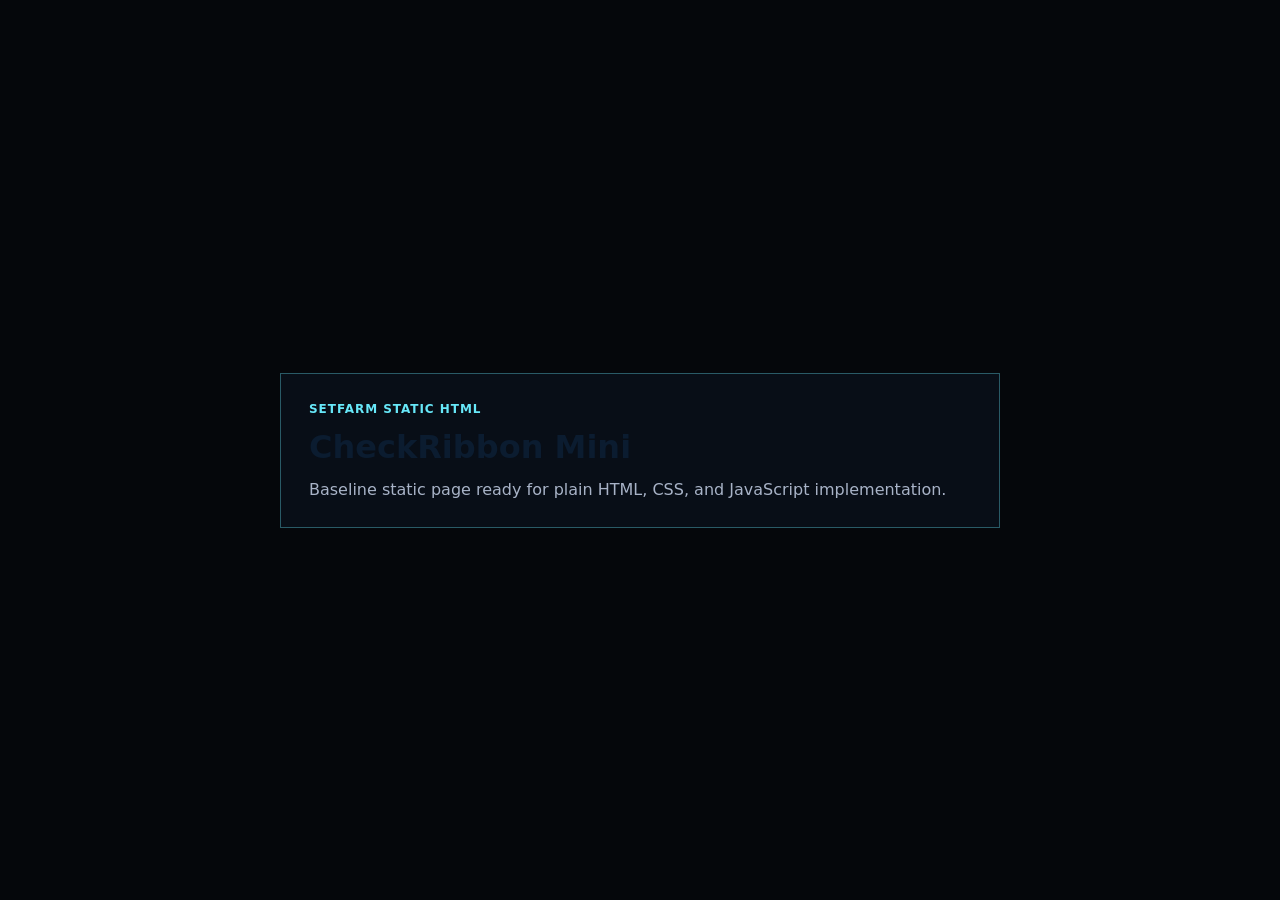
==== index.html @ 73ff9402 "chore: scaffold static html app" ====
<!doctype html>
<html lang="en">
  <head>
    <meta charset="UTF-8" />
    <meta name="viewport" content="width=device-width, initial-scale=1.0" />
    <title>CheckRibbon Mini</title>
    <link rel="stylesheet" href="assets/css/styles.css" />
  </head>
  <body>
    <main data-setfarm-root="baseline" data-testid="setfarm-app-root" class="app-shell">
      <section class="hero">
        <p class="eyebrow">Setfarm Static HTML</p>
        <h1>CheckRibbon Mini</h1>
        <p class="summary">Baseline static page ready for plain HTML, CSS, and JavaScript implementation.</p>
      </section>
    </main>
    <script src="assets/js/app.js" defer></script>
    <script src="assets/js/test-bridge.js" defer></script>
  </body>
</html>
---- assets/css/styles.css ----
@import "../../stitch/design-tokens.css";

:root {
  color-scheme: dark;
  font-family: var(--font-family-base, ui-sans-serif, system-ui, -apple-system, BlinkMacSystemFont, "Segoe UI", sans-serif);
  background: var(--color-background, #05070b);
  color: var(--color-on-background, #e5f7ff);
}

* {
  box-sizing: border-box;
}

body {
  margin: 0;
  min-width: 320px;
  min-height: 100vh;
  background: #05070b;
}

.app-shell {
  min-height: 100vh;
  display: grid;
  place-items: center;
  padding: 32px;
}

.hero {
  width: min(720px, 100%);
  border: 1px solid rgba(103, 232, 249, 0.35);
  background: rgba(9, 16, 26, 0.82);
  padding: 28px;
}

.eyebrow {
  margin: 0 0 12px;
  color: #67e8f9;
  font-size: 12px;
  font-weight: 800;
  letter-spacing: 0.08em;
  text-transform: uppercase;
}

h1 {
  margin: 0;
  font-size: 32px;
}

.summary {
  margin: 14px 0 0;
  color: #a8b3c7;
}
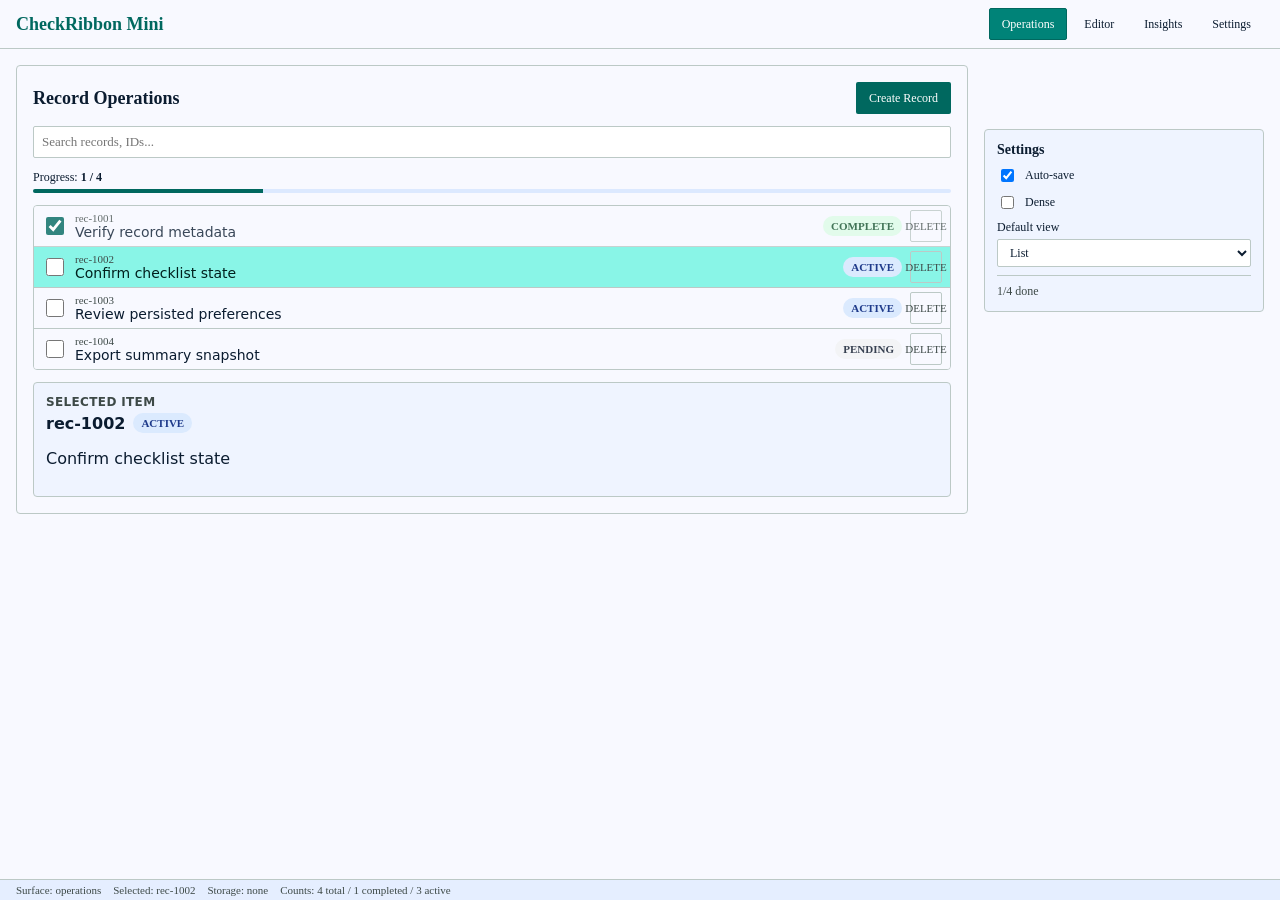
==== commit b3bb51f8: "feat: US-001 - CheckRibbon Mini - app shell, state and persistence" ====
--- a/index.html
+++ b/index.html
@@ -7,13 +7,9 @@
     <link rel="stylesheet" href="assets/css/styles.css" />
   </head>
   <body>
-    <main data-setfarm-root="baseline" data-testid="setfarm-app-root" class="app-shell">
-      <section class="hero">
-        <p class="eyebrow">Setfarm Static HTML</p>
-        <h1>CheckRibbon Mini</h1>
-        <p class="summary">Baseline static page ready for plain HTML, CSS, and JavaScript implementation.</p>
-      </section>
-    </main>
+    <main data-setfarm-root="baseline" data-testid="setfarm-app-root" class="app-shell"></main>
+    <script src="assets/js/checkribbon-mini.storage.js" defer></script>
+    <script src="assets/js/checkribbon-mini.state.js" defer></script>
     <script src="assets/js/app.js" defer></script>
     <script src="assets/js/test-bridge.js" defer></script>
   </body>
--- a/assets/css/styles.css
+++ b/assets/css/styles.css
@@ -1,10 +1,10 @@
 @import "../../stitch/design-tokens.css";
 
 :root {
-  color-scheme: dark;
-  font-family: var(--font-family-base, ui-sans-serif, system-ui, -apple-system, BlinkMacSystemFont, "Segoe UI", sans-serif);
-  background: var(--color-background, #05070b);
-  color: var(--color-on-background, #e5f7ff);
+  color-scheme: light;
+  font-family: var(--font-family-base, Inter, ui-sans-serif, system-ui, -apple-system, BlinkMacSystemFont, "Segoe UI", sans-serif);
+  background: var(--color-background, #f8f9ff);
+  color: var(--color-on-background, #0b1c30);
 }
 
 * {
@@ -15,38 +15,474 @@
   margin: 0;
   min-width: 320px;
   min-height: 100vh;
-  background: #05070b;
+  background: var(--color-background, #f8f9ff);
 }
 
 .app-shell {
   min-height: 100vh;
   display: grid;
-  place-items: center;
-  padding: 32px;
-}
-
-.hero {
-  width: min(720px, 100%);
-  border: 1px solid rgba(103, 232, 249, 0.35);
-  background: rgba(9, 16, 26, 0.82);
-  padding: 28px;
-}
-
-.eyebrow {
-  margin: 0 0 12px;
-  color: #67e8f9;
-  font-size: 12px;
-  font-weight: 800;
-  letter-spacing: 0.08em;
+  grid-template-rows: auto 1fr auto;
+  grid-template-columns: 1fr;
+}
+
+.app-header {
+  display: flex;
+  align-items: center;
+  justify-content: space-between;
+  gap: var(--spacing-md, 12px);
+  padding: var(--spacing-sm, 8px) var(--spacing-container-padding, 16px);
+  background: var(--color-surface, #f8f9ff);
+  border-bottom: 1px solid var(--color-outline-variant, #bcc9c6);
+  position: sticky;
+  top: 0;
+  z-index: 10;
+}
+
+.app-header h1 {
+  margin: 0;
+  font-family: var(--font-headline-sm, Inter);
+  font-size: 18px;
+  font-weight: 600;
+  line-height: 24px;
+  color: var(--color-primary, #00685f);
+}
+
+.app-nav {
+  display: flex;
+  gap: var(--spacing-xs, 4px);
+}
+
+.nav-btn {
+  height: 32px;
+  padding: 0 var(--spacing-md, 12px);
+  border: 1px solid transparent;
+  border-radius: var(--radius-DEFAULT, 0.125rem);
+  background: transparent;
+  color: var(--color-on-surface, #0b1c30);
+  font-family: var(--font-label-md, Inter);
+  font-size: 12px;
+  font-weight: 500;
+  cursor: pointer;
+}
+
+.nav-btn:hover {
+  background: var(--color-surface-container-low, #eff4ff);
+}
+
+.nav-btn.is-active {
+  background: var(--color-primary-container, #008378);
+  color: var(--color-on-primary, #ffffff);
+  border-color: var(--color-primary, #00685f);
+}
+
+.app-body {
+  display: grid;
+  grid-template-columns: 1fr 280px;
+  gap: var(--spacing-lg, 16px);
+  padding: var(--spacing-container-padding, 16px);
+  overflow: auto;
+}
+
+.app-stage {
+  min-width: 0;
+}
+
+.settings-panel {
+  background: var(--color-surface-container-low, #eff4ff);
+  border: 1px solid var(--color-outline-variant, #bcc9c6);
+  border-radius: var(--radius-lg, 0.25rem);
+  padding: var(--spacing-md, 12px);
+  height: fit-content;
+  position: sticky;
+  top: 64px;
+}
+
+.settings-panel-inner h3 {
+  margin: 0 0 var(--spacing-sm, 8px);
+  font-family: var(--font-headline-sm, Inter);
+  font-size: 14px;
+  font-weight: 600;
+}
+
+.panel-counts {
+  margin-top: var(--spacing-sm, 8px);
+  padding-top: var(--spacing-sm, 8px);
+  border-top: 1px solid var(--color-outline-variant, #bcc9c6);
+  font-family: var(--font-mono-data, "JetBrains Mono");
+  font-size: 12px;
+  color: var(--color-on-surface-variant, #3d4947);
+}
+
+.app-status {
+  padding: var(--spacing-xs, 4px) var(--spacing-container-padding, 16px);
+  background: var(--color-surface-container, #e5eeff);
+  border-top: 1px solid var(--color-outline-variant, #bcc9c6);
+  font-family: var(--font-mono-data, "JetBrains Mono");
+  font-size: 11px;
+  color: var(--color-on-surface-variant, #3d4947);
+}
+
+.status-bar-inner {
+  display: flex;
+  flex-wrap: wrap;
+  gap: var(--spacing-md, 12px);
+}
+
+.status-bar-inner.has-error {
+  color: var(--color-error, #ba1a1a);
+}
+
+.status-item {
+  white-space: nowrap;
+}
+
+.surface {
+  background: var(--color-surface, #f8f9ff);
+  border: 1px solid var(--color-outline-variant, #bcc9c6);
+  border-radius: var(--radius-lg, 0.25rem);
+  padding: var(--spacing-container-padding, 16px);
+}
+
+.surface h2 {
+  margin: 0 0 var(--spacing-md, 12px);
+  font-family: var(--font-headline-sm, Inter);
+  font-size: 18px;
+  font-weight: 600;
+}
+
+.surface-header {
+  display: flex;
+  align-items: center;
+  justify-content: space-between;
+  gap: var(--spacing-sm, 8px);
+  margin-bottom: var(--spacing-md, 12px);
+}
+
+.surface-header h2 {
+  margin: 0;
+}
+
+.btn {
+  height: 32px;
+  padding: 0 var(--spacing-md, 12px);
+  border: 1px solid transparent;
+  border-radius: var(--radius-DEFAULT, 0.125rem);
+  font-family: var(--font-label-md, Inter);
+  font-size: 12px;
+  font-weight: 500;
+  cursor: pointer;
+  display: inline-flex;
+  align-items: center;
+  justify-content: center;
+}
+
+.btn-primary {
+  background: var(--color-primary, #00685f);
+  color: var(--color-on-primary, #ffffff);
+}
+
+.btn-primary:hover {
+  background: var(--color-on-primary-fixed-variant, #005049);
+}
+
+.btn-secondary {
+  background: var(--color-secondary-container, #dae2fd);
+  color: var(--color-on-secondary-container, #5c647a);
+}
+
+.btn-secondary:hover {
+  background: var(--color-secondary-fixed-dim, #bec6e0);
+}
+
+.btn-ghost {
+  background: transparent;
+  color: var(--color-on-surface-variant, #3d4947);
+  border-color: var(--color-outline-variant, #bcc9c6);
+}
+
+.btn-ghost:hover {
+  background: var(--color-surface-container-low, #eff4ff);
+}
+
+.btn-icon {
+  width: 32px;
+  padding: 0;
+  font-family: var(--font-label-md, Inter);
+  font-size: 11px;
   text-transform: uppercase;
 }
 
-h1 {
-  margin: 0;
-  font-size: 32px;
-}
-
-.summary {
-  margin: 14px 0 0;
-  color: #a8b3c7;
-}
+.input {
+  height: 32px;
+  padding: 0 var(--spacing-sm, 8px);
+  border: 1px solid var(--color-outline-variant, #bcc9c6);
+  border-radius: var(--radius-DEFAULT, 0.125rem);
+  background: var(--color-surface-container-lowest, #ffffff);
+  color: var(--color-on-background, #0b1c30);
+  font-family: var(--font-body-sm, Inter);
+  font-size: 13px;
+  width: 100%;
+}
+
+.input:focus {
+  outline: none;
+  border-color: var(--color-primary, #00685f);
+  box-shadow: 0 0 0 3px rgba(13, 148, 136, 0.2);
+}
+
+.input-sm {
+  height: 28px;
+  font-size: 12px;
+}
+
+.search-row {
+  margin-bottom: var(--spacing-md, 12px);
+}
+
+.progress-block {
+  margin-bottom: var(--spacing-md, 12px);
+}
+
+.progress-label {
+  font-family: var(--font-label-md, Inter);
+  font-size: 12px;
+  margin-bottom: var(--spacing-xs, 4px);
+}
+
+.progress-track {
+  height: 4px;
+  background: var(--color-surface-container-high, #dce9ff);
+  border-radius: var(--radius-full, 9999px);
+  overflow: hidden;
+}
+
+.progress-fill {
+  height: 100%;
+  background: var(--color-primary, #00685f);
+  transition: width 200ms ease;
+}
+
+.record-list {
+  list-style: none;
+  margin: 0 0 var(--spacing-md, 12px);
+  padding: 0;
+  border: 1px solid var(--color-outline-variant, #bcc9c6);
+  border-radius: var(--radius-lg, 0.25rem);
+  overflow: hidden;
+}
+
+.record-row {
+  display: grid;
+  grid-template-columns: auto 1fr auto auto;
+  align-items: center;
+  gap: var(--spacing-sm, 8px);
+  min-height: 40px;
+  padding: var(--spacing-xs, 4px) var(--spacing-sm, 8px);
+  border-bottom: 1px solid var(--color-outline-variant, #bcc9c6);
+  cursor: pointer;
+  background: var(--color-surface, #f8f9ff);
+}
+
+.record-row:last-child {
+  border-bottom: none;
+}
+
+.record-row:hover {
+  background: var(--color-surface-container-low, #eff4ff);
+}
+
+.record-row.is-selected {
+  background: var(--color-primary-fixed, #89f5e7);
+  color: var(--color-on-primary-fixed, #00201d);
+}
+
+.record-row.is-complete {
+  opacity: 0.8;
+}
+
+.record-check {
+  width: 18px;
+  height: 18px;
+  accent-color: var(--color-primary, #00685f);
+  cursor: pointer;
+}
+
+.record-meta {
+  display: flex;
+  flex-direction: column;
+  min-width: 0;
+}
+
+.record-id {
+  font-family: var(--font-mono-data, "JetBrains Mono");
+  font-size: 11px;
+  color: var(--color-on-surface-variant, #3d4947);
+}
+
+.record-name {
+  font-size: 14px;
+  white-space: nowrap;
+  overflow: hidden;
+  text-overflow: ellipsis;
+}
+
+.record-empty {
+  padding: var(--spacing-md, 12px);
+  color: var(--color-on-surface-variant, #3d4947);
+  font-size: 13px;
+}
+
+.status-chip {
+  display: inline-flex;
+  align-items: center;
+  height: 20px;
+  padding: 0 8px;
+  border-radius: var(--radius-full, 9999px);
+  font-family: var(--font-label-xs, Inter);
+  font-size: 11px;
+  font-weight: 600;
+  text-transform: uppercase;
+  white-space: nowrap;
+}
+
+.status-complete {
+  background: #dcfce7;
+  color: #14532d;
+}
+
+.status-active {
+  background: #dbeafe;
+  color: #1e3a8a;
+}
+
+.status-pending {
+  background: #f3f4f6;
+  color: #374151;
+}
+
+.selected-detail {
+  background: var(--color-surface-container-low, #eff4ff);
+  border: 1px solid var(--color-outline-variant, #bcc9c6);
+  border-radius: var(--radius-lg, 0.25rem);
+  padding: var(--spacing-md, 12px);
+}
+
+.selected-detail.is-empty {
+  color: var(--color-on-surface-variant, #3d4947);
+  font-size: 13px;
+}
+
+.selected-detail h3 {
+  margin: 0 0 var(--spacing-xs, 4px);
+  font-size: 12px;
+  text-transform: uppercase;
+  letter-spacing: 0.03em;
+  color: var(--color-on-surface-variant, #3d4947);
+}
+
+.detail-row {
+  display: flex;
+  align-items: center;
+  gap: var(--spacing-sm, 8px);
+  margin-bottom: var(--spacing-xs, 4px);
+}
+
+.field {
+  display: flex;
+  flex-direction: column;
+  gap: var(--spacing-xs, 4px);
+  margin-bottom: var(--spacing-md, 12px);
+}
+
+.field span {
+  font-family: var(--font-label-md, Inter);
+  font-size: 12px;
+  font-weight: 500;
+}
+
+.field-inline {
+  flex-direction: row;
+  align-items: center;
+  gap: var(--spacing-sm, 8px);
+}
+
+.field-sm {
+  margin-bottom: var(--spacing-sm, 8px);
+}
+
+.form-actions {
+  display: flex;
+  gap: var(--spacing-sm, 8px);
+  margin-top: var(--spacing-md, 12px);
+}
+
+.editor-form,
+.settings-form {
+  max-width: 560px;
+}
+
+.empty-state {
+  color: var(--color-on-surface-variant, #3d4947);
+  font-size: 14px;
+}
+
+.metrics-grid {
+  display: grid;
+  grid-template-columns: repeat(auto-fit, minmax(120px, 1fr));
+  gap: var(--spacing-md, 12px);
+  margin-bottom: var(--spacing-md, 12px);
+}
+
+.metric-card {
+  background: var(--color-surface-container-low, #eff4ff);
+  border: 1px solid var(--color-outline-variant, #bcc9c6);
+  border-radius: var(--radius-lg, 0.25rem);
+  padding: var(--spacing-md, 12px);
+  text-align: center;
+}
+
+.metric-value {
+  display: block;
+  font-family: var(--font-mono-data, "JetBrains Mono");
+  font-size: 24px;
+  font-weight: 600;
+  color: var(--color-primary, #00685f);
+}
+
+.metric-label {
+  display: block;
+  font-family: var(--font-label-xs, Inter);
+  font-size: 11px;
+  color: var(--color-on-surface-variant, #3d4947);
+  margin-top: var(--spacing-xs, 4px);
+}
+
+.surface-actions {
+  display: flex;
+  gap: var(--spacing-sm, 8px);
+  margin-top: var(--spacing-md, 12px);
+}
+
+.is-dense .record-row {
+  min-height: 32px;
+}
+
+.is-dense .app-body {
+  padding: var(--spacing-sm, 8px);
+  gap: var(--spacing-sm, 8px);
+}
+
+@media (max-width: 720px) {
+  .app-header {
+    flex-direction: column;
+    align-items: flex-start;
+  }
+
+  .app-body {
+    grid-template-columns: 1fr;
+  }
+
+  .settings-panel {
+    position: static;
+  }
+}
